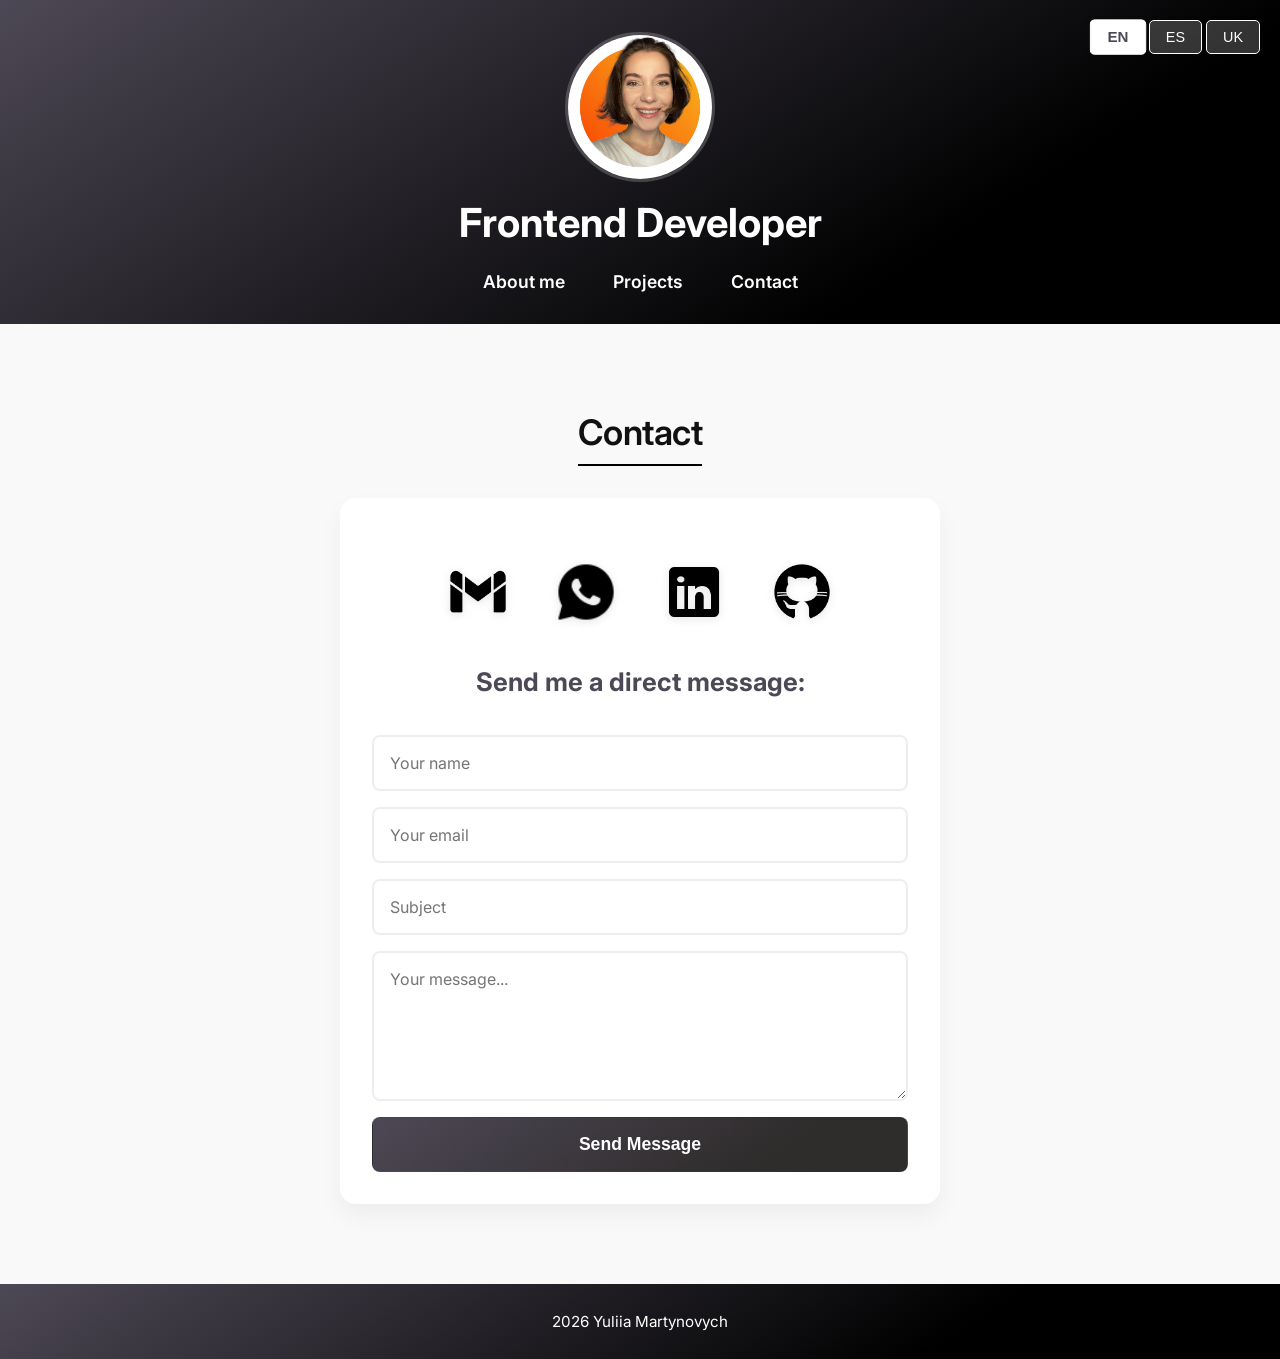
==== contact.html @ fb8c7566 "main page update" ====
<!doctype html>
<html lang="en">
  <head>
    <meta charset="UTF-8" />
    <meta name="viewport" content="width=device-width, initial-scale=1.0" />
    <title>Yuliia Martynovych - Contacto</title>
    <link rel="stylesheet" href="css/style.css" />
    <script src="app.js" defer></script>
    <link
      href="https://fonts.googleapis.com/css2?family=Inter:wght@400;600;700&display=swap"
      rel="stylesheet"
    />
    <link rel="icon" type="image/x-icon" href="img/YM.ico" />
  </head>
  <body>
    <div id="header-container"></div>
    <main>
      <section class="section contact" id="contact">
        <h2 data-translate="contact">Contact</h2>

        <div class="contact__content">
          <div class="contact__container">
            <a
              class="contact__link"
              href="mailto:yuliiamartynovych@gmail.com"
              aria-label="Enviar email"
            >
              <img
                class="contact__icon"
                src="img/gmail.png"
                alt="Email Yuliia"
                width="50"
                height="50"
                loading="lazy"
              />
            </a>

            <a
              class="contact__link"
              href="https://wa.me/+34689287088"
              target="_blank"
              rel="noopener"
              aria-label="Contactar por WhatsApp"
            >
              <img
                class="contact__icon"
                src="img/whatsapp.png"
                alt="Whatsapp Yuliia"
                width="50"
                height="50"
                loading="lazy"
              />
            </a>

            <a
              class="contact__link"
              href="https://www.linkedin.com/in/yuliia-martynovych-01570817b"
              target="_blank"
              rel="noopener"
              aria-label="LinkedIn Yuliia"
            >
              <img
                class="contact__icon"
                src="img/linkedin.png"
                alt="Linkedin Yuliia"
                width="50"
                height="50"
                loading="lazy"
              />
            </a>

            <a
              class="contact__link"
              href="https://github.com/yuliimar"
              target="_blank"
              rel="noopener"
              aria-label="GitHub Yuliia"
            >
              <img
                class="contact__icon"
                src="img/github.png"
                alt="GitHub Yuliia"
                width="50"
                height="50"
                loading="lazy"
              />
            </a>
          </div>

          <h3
            style="
              color: var(--active-color);
              margin: var(--space-xl) 0 var(--space-md);
            "
          >
            Send me a direct message:
          </h3>

          <form class="contact__form" action="#" method="POST">
            <input type="text" placeholder="Your name" required />
            <input type="email" placeholder="Your email" required />
            <input type="text" placeholder="Subject" />
            <textarea placeholder="Your message..." required></textarea>
            <button type="submit">Send Message</button>
          </form>
        </div>
      </section>
    </main>

    <footer class="footer" role="contentinfo">
      <p class="footer__text">
        <span id="current-year"></span> Yuliia Martynovych
      </p>
    </footer>

    <script>
      document.getElementById("current-year").textContent =
        new Date().getFullYear();
    </script>
    <a href="#top" class="scroll__top" aria-label="Back to top">🔝</a>
  </body>
</html>
---- css/style.css ----
/* ===== VARIABLES ===== */
:root {
  /* Colores */
  --primary-gradient: linear-gradient(147deg, #4d4855 0%, #2f2c2c 74%);
  --header-gradient: linear-gradient(147deg, #4d4855 0%, #000000 74%);
  --text-light: #ffffff;
  --text-dark: #1c1c1e;
  --bg-light: #f9f9f9;
  --border-dark: #000;
  --scroll-bg: #e1e1e1;
  --scroll-hover: #d0d0d0;
  --active-color: #4d4855;
  --card-hover-shadow: 0 20px 30px rgba(0, 0, 0, 0.15);
  --link-hover-bg: rgba(255, 255, 255, 0.3);

  /* Tipografía */
  --font-primary: "Inter", sans-serif;

  /* Espaciado */
  --space-xs: 0.25rem;
  --space-sm: 0.5rem;
  --space-md: 1rem;
  --space-lg: 1.5rem;
  --space-xl: 2rem;
  --space-2xl: 3rem;
  --space-3xl: 5rem;

  /* Bordes */
  --radius-sm: 5px;
  --radius-md: 8px;
  --radius-lg: 16px;
  --radius-full: 50%;

  /* Sombras */
  --shadow-sm: 0 2px 5px rgba(0, 0, 0, 0.2);
  --shadow-md: 0 4px 6px rgba(0, 0, 0, 0.1);
  --shadow-lg: 0 12px 24px rgba(0, 0, 0, 0.05);

  /* Transiciones */
  --transition-fast: all 0.2s ease;
  --transition-base: all 0.3s ease;
  --transition-bounce: all 0.3s cubic-bezier(0.25, 0.46, 0.45, 1.5);
}

/* ===== RESET Y BASE ===== */
* {
  margin: 0;
  padding: 0;
  box-sizing: border-box;
}

html {
  scroll-behavior: smooth;
  scroll-padding-top: 80px;
  font-size: 16px;
}

body {
  font-family: var(--font-primary);
  margin: 0;
  padding: 0;
  text-align: center;
  background-color: var(--bg-light);
  color: var(--text-dark);
  min-height: 100vh;
  display: flex;
  flex-direction: column;
}

main {
  flex: 1;
}

/* ===== TIPOGRAFÍA ===== */
h1 {
  font-size: clamp(1.8rem, 5vw, 2.5rem);
  margin-bottom: var(--space-md);
}

h2 {
  border-bottom: 2px solid var(--border-dark);
  display: inline-block;
  padding-bottom: var(--space-xs);
  font-weight: 600;
  letter-spacing: -0.5px;
  color: #111;
  font-size: clamp(1.8rem, 4vw, 2.2rem);
  margin-bottom: var(--space-xl);
}

h3 {
  color: var(--text-light);
  font-size: clamp(1.3rem, 3vw, 1.6rem);
  margin-bottom: var(--space-sm);
}

/* ===== HEADER ===== */
.header {
  background-image: var(--header-gradient);
  color: var(--text-light);
  padding: var(--space-xl) var(--space-md);
  position: relative;
  width: 100%;
}

/* Foto de perfil */
.profile-photo {
  width: clamp(120px, 20vw, 150px);
  height: clamp(120px, 20vw, 150px);
  border-radius: var(--radius-full);
  object-fit: cover;
  display: block;
  margin: 0 auto var(--space-md);
  border: 3px solid rgba(255, 255, 255, 0.2);
  transition: var(--transition-base);
}

.profile-photo:hover {
  transform: scale(1.05);
  border-color: rgba(255, 255, 255, 0.5);
  box-shadow: 0 0 20px rgba(255, 255, 255, 0.3);
}

/* Navegación */
.header__nav {
  margin-top: var(--space-lg);
}

.header__nav ul {
  list-style: none;
  padding: 0;
  display: flex;
  flex-wrap: wrap;
  justify-content: center;
  gap: clamp(var(--space-md), 4vw, var(--space-xl));
}

.header__nav ul li a {
  color: var(--text-light);
  text-decoration: none;
  font-weight: 600;
  font-size: clamp(1rem, 2vw, 1.1rem);
  padding: var(--space-xs) var(--space-sm);
  transition: var(--transition-base);
  position: relative;
}

/* Efecto hover para enlaces de navegación */
.header__nav ul li a::after {
  content: "";
  position: absolute;
  bottom: -2px;
  left: 0;
  width: 0;
  height: 2px;
  background-color: var(--text-light);
  transition: width 0.3s ease;
}

.header__nav ul li a:hover::after {
  width: 100%;
}

/* Enlace activo (subrayado) */
.header__nav ul li a.active {
  text-decoration: underline;
  text-underline-offset: 5px;
  text-decoration-thickness: 2px;
}

/* ===== BOTONES DE IDIOMA ===== */
.language-buttons {
  position: absolute;
  top: var(--space-md);
  right: var(--space-md);
  z-index: 100;
  display: flex;
  flex-wrap: wrap;
  gap: var(--space-xs);
  padding: var(--space-xs);
  border-radius: var(--radius-md);
  backdrop-filter: blur(5px);
}

.language-buttons button {
  background: rgba(255, 255, 255, 0.2);
  border: 1px solid white;
  color: white;
  padding: clamp(0.3rem, 1.5vw, 0.5rem) clamp(0.6rem, 2vw, 1rem);
  font-size: clamp(0.8rem, 2vw, 0.9rem);
  border-radius: var(--radius-sm);
  cursor: pointer;
  transition: var(--transition-bounce);
  min-width: 45px;
  font-weight: 500;
}

.language-buttons button:hover {
  background: rgba(255, 255, 255, 0.4);
  transform: translateY(-2px);
  box-shadow: var(--shadow-sm);
}

.language-buttons button.active {
  background: white;
  color: #4d4855;
  font-weight: bold;
  transform: scale(1.05);
}

/* ===== SECCIONES ===== */
.section {
  padding: clamp(var(--space-2xl), 8vw, var(--space-3xl)) var(--space-md);
  max-width: 1200px;
  margin: 0 auto;
  line-height: 1.6;
  animation: fadeIn 0.8s ease-in-out;
}

@keyframes fadeIn {
  from {
    opacity: 0;
    transform: translateY(20px);
  }
  to {
    opacity: 1;
    transform: translateY(0);
  }
}

/* ===== ABOUT PAGE ===== */
.about__content {
  max-width: 800px;
  margin: 0 auto;
  text-align: left;
  padding: var(--space-xl);
  background: white;
  border-radius: var(--radius-lg);
  box-shadow: var(--shadow-lg);
  transition: var(--transition-base);
}

.about__content:hover {
  box-shadow: var(--card-hover-shadow);
  transform: translateY(-5px);
}

.about__text {
  font-size: clamp(1rem, 2vw, 1.1rem);
  margin-bottom: var(--space-lg);
  line-height: 1.8;
}

.about__subtitle {
  color: var(--active-color);
  margin-bottom: var(--space-md);
  font-size: clamp(1.2rem, 3vw, 1.4rem);
  border-left: 4px solid var(--active-color);
  padding-left: var(--space-md);
}

.about__skills {
  display: flex;
  flex-wrap: wrap;
  gap: var(--space-sm);
  margin-top: var(--space-md);
}

.about__skill {
  background: var(--primary-gradient);
  color: white;
  padding: var(--space-xs) var(--space-md);
  border-radius: var(--radius-md);
  font-size: 0.9rem;
  transition: var(--transition-bounce);
}

.about__skill:hover {
  transform: scale(1.1) translateY(-2px);
  box-shadow: var(--shadow-sm);
}

/* ===== PROYECTOS ===== */
.projects {
  display: grid;
  grid-template-columns: 1fr;
  gap: var(--space-xl);
  padding: var(--space-xl) var(--space-md);
  max-width: 1400px;
  margin: 0 auto;
}

.project__card {
  background-image: var(--header-gradient);
  border-radius: var(--radius-lg);
  padding: clamp(var(--space-lg), 4vw, var(--space-xl));
  box-shadow: var(--shadow-lg);
  transition: var(--transition-bounce);
  max-width: 900px;
  margin: 0 auto;
  width: 100%;
  position: relative;
  overflow: hidden;
}

.project__card::before {
  content: "";
  position: absolute;
  top: 0;
  left: -100%;
  width: 100%;
  height: 100%;
  background: linear-gradient(
    90deg,
    transparent,
    rgba(255, 255, 255, 0.1),
    transparent
  );
  transition: left 0.5s ease;
}

.project__card:hover {
  transform: translateY(-10px) scale(1.02);
  box-shadow: var(--card-hover-shadow);
}

.project__card:hover::before {
  left: 100%;
}

.project__card-text {
  color: var(--text-light);
  margin-bottom: var(--space-lg);
  font-size: clamp(0.95rem, 2vw, 1.1rem);
  line-height: 1.7;
  position: relative;
  z-index: 1;
}

.project-links {
  display: flex;
  flex-wrap: wrap;
  justify-content: center;
  gap: var(--space-md);
  position: relative;
  z-index: 1;
}

.project-links a {
  background-image: var(--primary-gradient);
  border: 1px solid rgba(255, 255, 255, 0.2);
  padding: clamp(0.6rem, 2vw, 0.8rem) clamp(1rem, 3vw, 1.5rem);
  border-radius: var(--radius-md);
  font-size: clamp(0.9rem, 2vw, 1rem);
  transition: var(--transition-bounce);
  color: var(--text-light);
  text-decoration: none;
  display: inline-block;
  font-weight: 500;
  position: relative;
  overflow: hidden;
}

.project-links a::before {
  content: "";
  position: absolute;
  top: 50%;
  left: 50%;
  width: 0;
  height: 0;
  border-radius: 50%;
  background: rgba(255, 255, 255, 0.2);
  transform: translate(-50%, -50%);
  transition:
    width 0.5s,
    height 0.5s;
}

.project-links a:hover {
  transform: translateY(-3px) scale(1.05);
  box-shadow: var(--shadow-md);
  border-color: white;
}

.project-links a:hover::before {
  width: 200px;
  height: 200px;
}

/* Tablets - 2 columnas */
@media (min-width: 768px) and (max-width: 1024px) {
  .projects {
    grid-template-columns: repeat(2, 1fr);
    gap: var(--space-lg);
  }

  .project__card {
    margin: 0;
    max-width: none;
    height: 100%;
    display: flex;
    flex-direction: column;
  }

  .project-links {
    margin-top: auto;
  }
}

/* Desktop - 3 columnas */
@media (min-width: 1025px) {
  .projects {
    grid-template-columns: repeat(3, 1fr);
    gap: var(--space-xl);
  }

  .project__card {
    margin: 0;
    max-width: none;
    height: 100%;
    display: flex;
    flex-direction: column;
  }

  .project-links {
    margin-top: auto;
  }
}

/* ===== CONTACT PAGE ===== */
.contact__content {
  max-width: 600px;
  margin: 0 auto;
  padding: var(--space-xl);
  background: white;
  border-radius: var(--radius-lg);
  box-shadow: var(--shadow-lg);
  transition: var(--transition-base);
}

.contact__content:hover {
  box-shadow: var(--card-hover-shadow);
  transform: translateY(-5px);
}

.contact__info {
  margin-bottom: var(--space-xl);
  font-size: clamp(1rem, 2vw, 1.1rem);
}

.contact__container {
  display: flex;
  align-items: center;
  justify-content: center;
  flex-wrap: wrap;
  gap: clamp(var(--space-lg), 5vw, var(--space-2xl));
  margin: var(--space-xl) 0;
}

.contact__link {
  display: inline-block;
  transition: var(--transition-bounce);
  position: relative;
}

.contact__icon {
  width: clamp(45px, 10vw, 60px);
  height: clamp(45px, 10vw, 60px);
  transition: var(--transition-bounce);
  filter: drop-shadow(0 2px 4px rgba(0, 0, 0, 0.1));
}

.contact__link:hover {
  transform: translateY(-8px) scale(1.1);
}

.contact__link:hover .contact__icon {
  transform: scale(1.15);
  filter: drop-shadow(0 8px 12px rgba(0, 0, 0, 0.2));
}

.contact__link::after {
  content: attr(aria-label);
  position: absolute;
  bottom: -30px;
  left: 50%;
  transform: translateX(-50%) scale(0);
  background: var(--active-color);
  color: white;
  padding: var(--space-xs) var(--space-sm);
  border-radius: var(--radius-sm);
  font-size: 0.8rem;
  white-space: nowrap;
  opacity: 0;
  transition: all 0.3s ease;
  pointer-events: none;
}

.contact__link:hover::after {
  opacity: 1;
  transform: translateX(-50%) scale(1);
  bottom: -40px;
}

.contact__form {
  display: flex;
  flex-direction: column;
  gap: var(--space-md);
  margin-top: var(--space-xl);
}

.contact__form input,
.contact__form textarea {
  padding: var(--space-md);
  border: 2px solid #eee;
  border-radius: var(--radius-md);
  font-family: var(--font-primary);
  font-size: 1rem;
  transition: var(--transition-base);
}

.contact__form input:focus,
.contact__form textarea:focus {
  outline: none;
  border-color: var(--active-color);
  box-shadow: 0 0 0 3px rgba(77, 72, 85, 0.1);
  transform: scale(1.02);
}

.contact__form textarea {
  min-height: 150px;
  resize: vertical;
}

.contact__form button {
  background-image: var(--primary-gradient);
  color: white;
  border: none;
  padding: var(--space-md);
  border-radius: var(--radius-md);
  font-size: 1.1rem;
  font-weight: 600;
  cursor: pointer;
  transition: var(--transition-bounce);
  border: 1px solid transparent;
}

.contact__form button:hover {
  transform: translateY(-3px) scale(1.02);
  box-shadow: var(--shadow-md);
  border-color: white;
}

/* ===== BOTÓN SCROLL TOP ===== */
.scroll__top {
  position: fixed;
  right: clamp(var(--space-md), 4vw, var(--space-xl));
  bottom: clamp(var(--space-md), 4vw, var(--space-xl));
  width: clamp(45px, 8vw, 55px);
  height: clamp(45px, 8vw, 55px);
  background: var(--scroll-bg);
  color: var(--text-dark);
  border-radius: var(--radius-full);
  box-shadow: var(--shadow-sm);
  text-decoration: none;
  font-size: clamp(1.3rem, 3vw, 1.6rem);
  display: flex;
  justify-content: center;
  align-items: center;
  transition: var(--transition-bounce);
  opacity: 0;
  visibility: hidden;
  transform: translateY(20px);
  cursor: pointer;
  z-index: 1000;
}

.scroll__top.visible {
  opacity: 1;
  visibility: visible;
  transform: translateY(0);
}

.scroll__top:hover {
  background: var(--scroll-hover);
  transform: translateY(-5px) scale(1.1);
  box-shadow: var(--shadow-md);
}

/* ===== FOOTER ===== */

.footer {
  background-color: #4d4855;
  background-image: var(--header-gradient);
  color: white;
  text-align: center;
  padding: var(--space-lg);
  margin-top: auto;
  font-size: clamp(0.85rem, 2vw, 0.95rem);
}

.footer__text {
  margin: var(--space-xs) 0;
  transition: var(--transition-base);
}

.footer__text:hover {
  transform: scale(1.05);
  text-shadow: 0 0 10px rgba(255, 255, 255, 0.5);
}

/* ===== MEDIA QUERIES ===== */

/* Teléfonos pequeños */
@media (max-width: 320px) {
  .language-buttons {
    flex-direction: column;
    gap: var(--space-xs);
    top: var(--space-xs);
    right: var(--space-xs);
  }

  .language-buttons button {
    width: 100%;
  }

  .header__nav ul {
    flex-direction: column;
    gap: var(--space-sm);
  }

  .project-links {
    flex-direction: column;
  }

  .project-links a {
    width: 100%;
  }
}

/* Teléfonos */
@media (max-width: 480px) {
  .header {
    padding-top: 50px;
  }

  .language-buttons {
    top: var(--space-xs);
    right: var(--space-xs);
  }

  .profile-photo {
    margin-top: var(--space-lg);
  }

  .section {
    padding: var(--space-xl) var(--space-sm);
  }

  .about__content,
  .contact__content {
    padding: var(--space-lg);
  }
}

/* Tablets */
@media (max-width: 768px) {
  .header__nav ul li {
    display: block;
    margin: var(--space-xs) 0;
  }

  .profile-photo {
    width: 120px;
    height: 120px;
  }
}
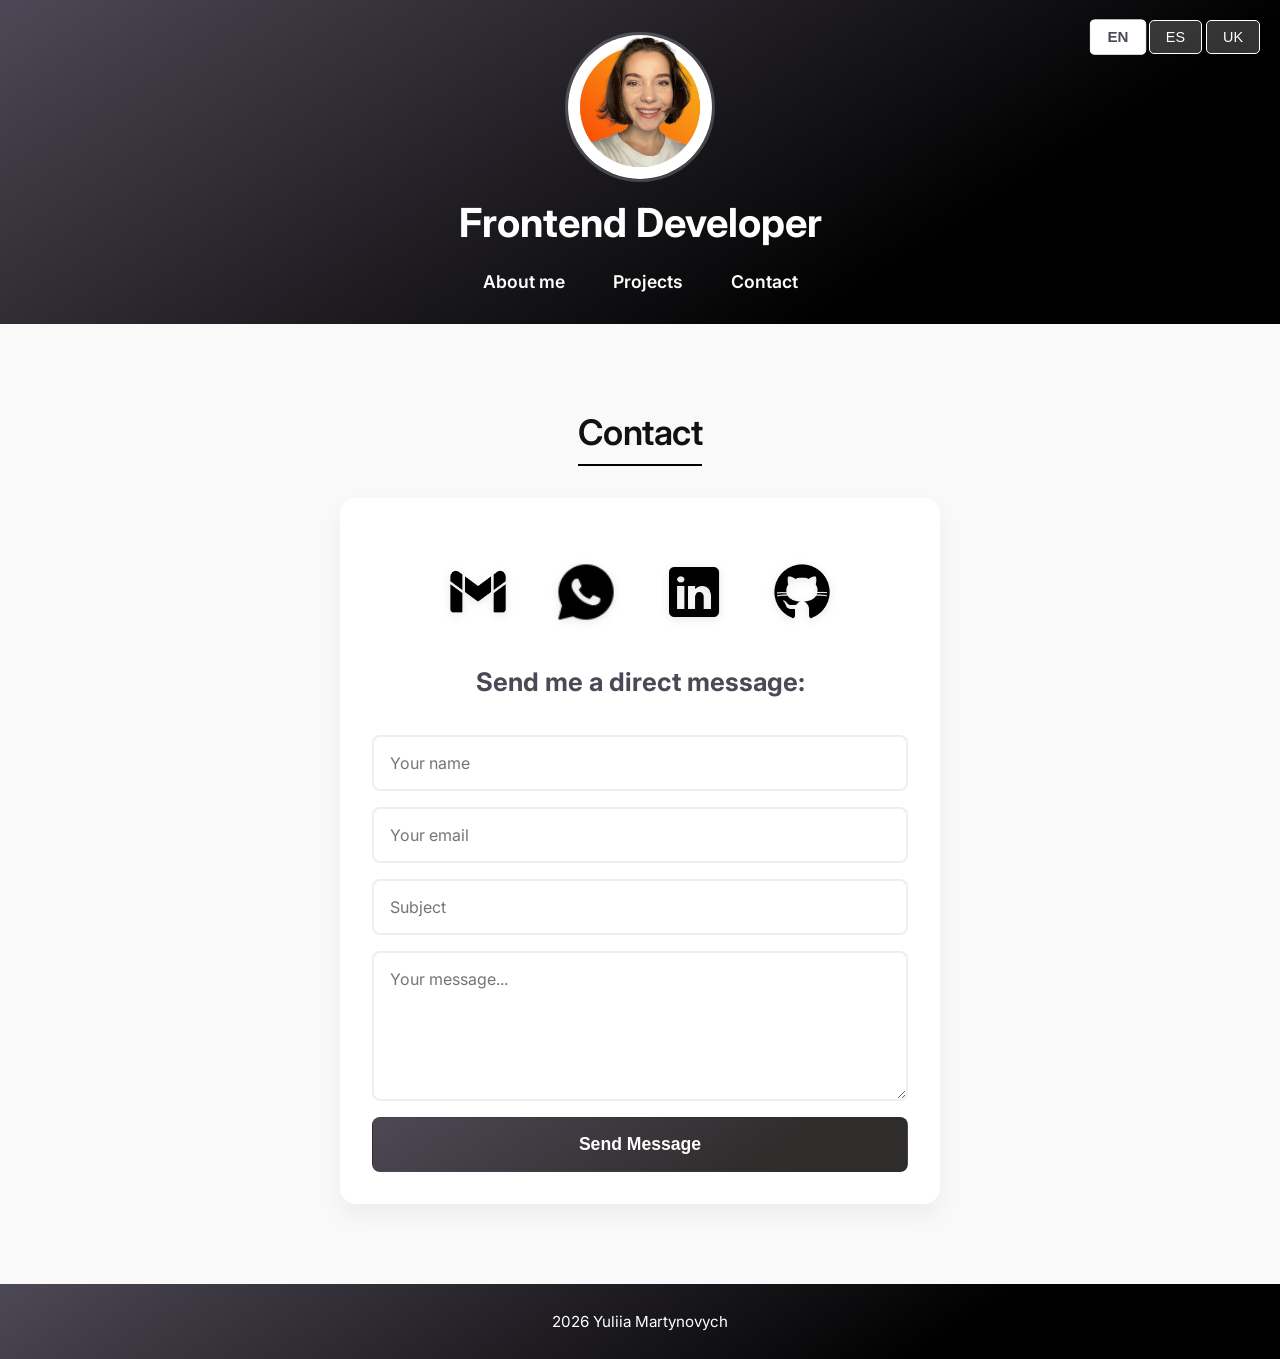
==== commit 41b5e0df: "update contact" ====
--- a/contact.html
+++ b/contact.html
@@ -96,7 +96,11 @@
             Send me a direct message:
           </h3>
 
-          <form class="contact__form" action="#" method="POST">
+          <form
+            class="contact__form"
+            action="https://formspree.io/f/mreyeyww"
+            method="POST"
+          >
             <input type="text" placeholder="Your name" required />
             <input type="email" placeholder="Your email" required />
             <input type="text" placeholder="Subject" />
--- a/css/style.css
+++ b/css/style.css
@@ -675,3 +675,138 @@
     height: 120px;
   }
 }
+
+/* ===== ABOUT PAGE MEJORADA ===== */
+.about {
+  padding: var(--space-2xl) var(--space-md);
+}
+
+.about__content {
+  max-width: 900px;
+  margin: 0 auto;
+  background: white;
+  border-radius: var(--radius-lg);
+  padding: var(--space-2xl);
+  box-shadow: var(--shadow-lg);
+  transition: var(--transition-base);
+  text-align: left;
+}
+
+.about__content:hover {
+  box-shadow: var(--card-hover-shadow);
+  transform: translateY(-5px);
+}
+
+.about__intro {
+  margin-bottom: var(--space-2xl);
+}
+
+.about__text {
+  font-size: clamp(1rem, 2vw, 1.1rem);
+  line-height: 1.8;
+  color: var(--text-dark);
+  white-space: pre-line; /* Дозволяє переносити рядки */
+}
+
+.about__subtitle {
+  color: var(--active-color);
+  margin: var(--space-xl) 0 var(--space-lg);
+  font-size: clamp(1.2rem, 3vw, 1.4rem);
+  border-left: 4px solid var(--active-color);
+  padding-left: var(--space-md);
+  font-weight: 600;
+}
+
+.about__skills {
+  display: flex;
+  flex-wrap: wrap;
+  gap: var(--space-sm);
+  margin-top: var(--space-md);
+}
+
+.about__skill {
+  background: var(--primary-gradient);
+  color: white;
+  padding: var(--space-xs) var(--space-md);
+  border-radius: var(--radius-md);
+  font-size: 0.9rem;
+  font-weight: 500;
+  transition: var(--transition-bounce);
+  box-shadow: var(--shadow-sm);
+}
+
+.about__skill:hover {
+  transform: scale(1.1) translateY(-2px);
+  box-shadow: var(--shadow-md);
+}
+
+.about__languages {
+  display: flex;
+  flex-direction: column;
+  gap: var(--space-md);
+  margin-top: var(--space-md);
+  background: #f8f8f8;
+  padding: var(--space-lg);
+  border-radius: var(--radius-md);
+}
+
+.about__language {
+  display: flex;
+  align-items: center;
+  justify-content: space-between;
+  padding: var(--space-xs) 0;
+  border-bottom: 1px solid #e0e0e0;
+}
+
+.about__language:last-child {
+  border-bottom: none;
+}
+
+.about__language-name {
+  font-weight: 600;
+  color: var(--active-color);
+  font-size: 1.1rem;
+}
+
+.about__language-level {
+  background: var(--primary-gradient);
+  color: white;
+  padding: var(--space-xs) var(--space-md);
+  border-radius: var(--radius-md);
+  font-weight: 600;
+  font-size: 0.9rem;
+  min-width: 70px;
+  text-align: center;
+}
+
+/* Для мобільних пристроїв */
+@media (max-width: 768px) {
+  .about__content {
+    padding: var(--space-lg);
+  }
+
+  .about__skills {
+    gap: var(--space-xs);
+  }
+
+  .about__skill {
+    font-size: 0.8rem;
+    padding: 0.2rem 0.8rem;
+  }
+
+  .about__language {
+    flex-direction: column;
+    align-items: flex-start;
+    gap: var(--space-xs);
+  }
+
+  .about__language-level {
+    align-self: flex-start;
+  }
+}
+
+@media (max-width: 480px) {
+  .about__content {
+    padding: var(--space-md);
+  }
+}
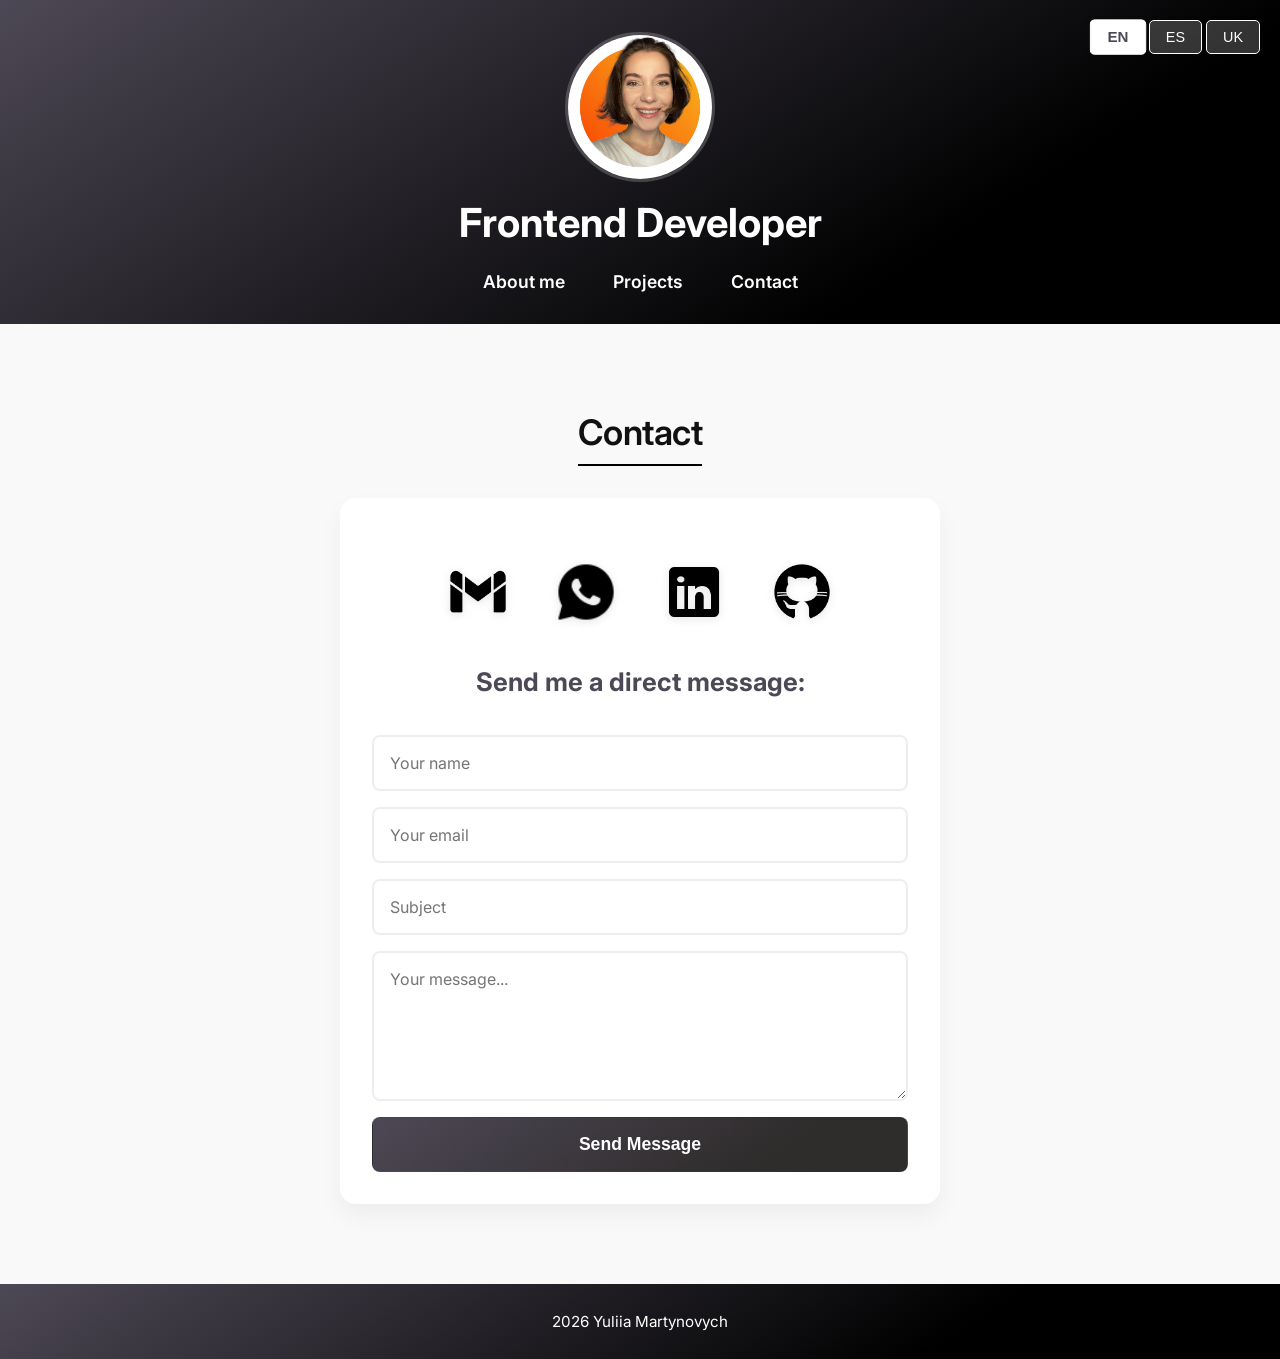
==== commit 765758d2: "update form" ====
--- a/contact.html
+++ b/contact.html
@@ -101,10 +101,19 @@
             action="https://formspree.io/f/mreyeyww"
             method="POST"
           >
-            <input type="text" placeholder="Your name" required />
-            <input type="email" placeholder="Your email" required />
-            <input type="text" placeholder="Subject" />
-            <textarea placeholder="Your message..." required></textarea>
+            <input type="text" name="name" placeholder="Your name" required />
+            <input
+              type="email"
+              name="email"
+              placeholder="Your email"
+              required
+            />
+            <input type="text" name="subject" placeholder="Subject" />
+            <textarea
+              name="message"
+              placeholder="Your message..."
+              required
+            ></textarea>
             <button type="submit">Send Message</button>
           </form>
         </div>
